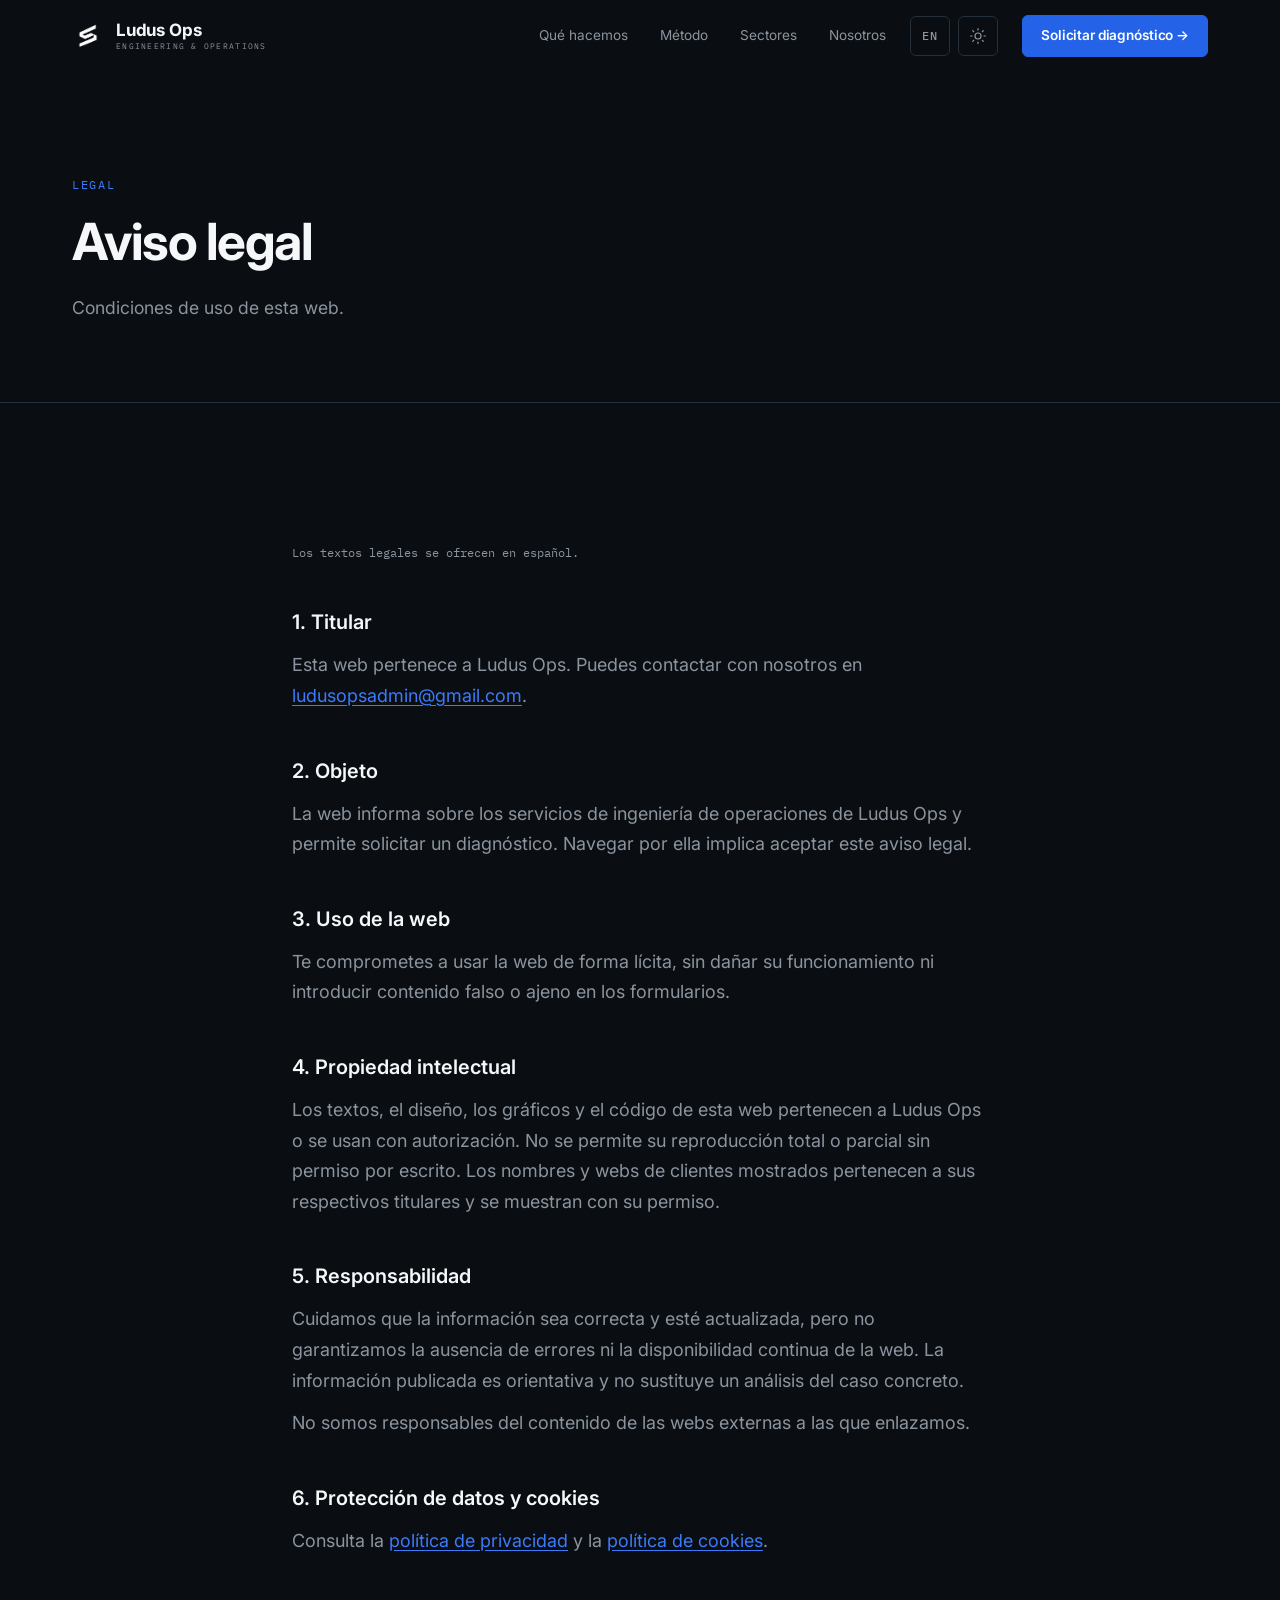
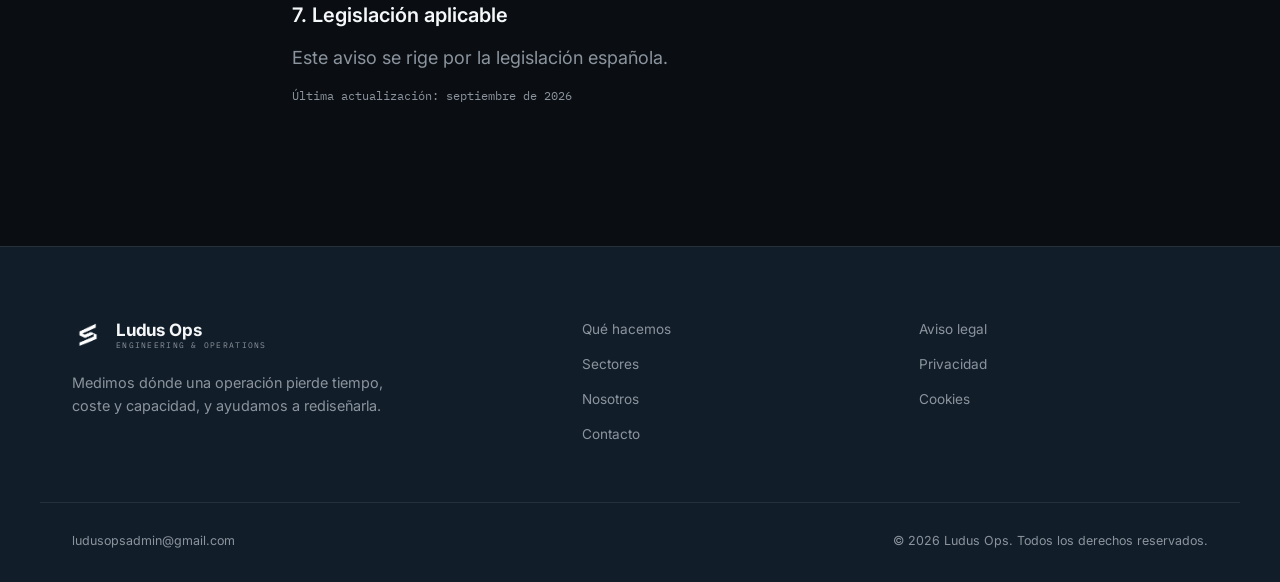
==== aviso-legal.html @ 8fc9768c "Web Ludus Ops: captación de leads con Supabase y panel de diagnóstico" ====
<!DOCTYPE html>
<html lang="es">
<head>
  <meta charset="UTF-8" />
  <meta name="viewport" content="width=device-width, initial-scale=1.0" />

  <title>Aviso legal — Ludus Ops</title>
  <meta name="description" content="Aviso legal y condiciones de uso de la web de Ludus Ops." />
  <meta name="robots" content="noindex, follow" />
  <meta name="theme-color" content="#0A0E12" />

  <link rel="icon" type="image/svg+xml" href="assets/favicon.svg" />
  <link rel="preconnect" href="https://fonts.googleapis.com" />
  <link rel="preconnect" href="https://fonts.gstatic.com" crossorigin />
  <link href="https://fonts.googleapis.com/css2?family=Inter:wght@400;500;600;700&family=IBM+Plex+Mono:wght@400;500&display=swap" rel="stylesheet" />
  <link rel="stylesheet" href="style.css" />
  <script>(function(){var d=document.documentElement;try{d.setAttribute('data-theme',localStorage.getItem('ludus-theme')==='light'?'light':'dark');if(localStorage.getItem('ludus-lang')==='en'){d.classList.add('i18n-pending');setTimeout(function(){d.classList.remove('i18n-pending');},1500);}}catch(e){d.setAttribute('data-theme','dark');}})();</script>
</head>
<body>
  <a class="skip-link" href="#contenido">Saltar al contenido</a>

  <!-- ============================= NAVBAR ============================= -->
  <header class="nav" id="nav">
    <div class="container nav__inner">
      <a class="logo" href="index.html" aria-label="Ludus Ops — Inicio">
        <img class="logo__mark" src="assets/logo-mark.png" alt="" width="34" height="34" />
        <span class="logo__text">
          <span class="logo__name">Ludus Ops</span>
          <span class="logo__sub">Engineering &amp; Operations</span>
        </span>
      </a>

      <nav class="nav__links" id="navLinks" aria-label="Navegación principal">
        <a href="que-hacemos.html">Qué hacemos</a>
        <a href="que-hacemos.html#metodo">Método</a>
        <a href="sectores.html">Sectores</a>
        <a href="nosotros.html">Nosotros</a>
        <a class="btn btn--primary nav__cta nav__cta--mobile" href="contacto.html">Solicitar diagnóstico →</a>
      </nav>

      <div class="nav__tools">
        <button class="nav__tool" id="langToggle" type="button" lang="en" aria-label="Switch to English">EN</button>
        <button class="nav__tool" id="themeToggle" type="button" aria-label="Activar modo claro">
          <svg class="icon-sun" viewBox="0 0 24 24" width="18" height="18" fill="none" stroke="currentColor" stroke-width="1.6" stroke-linecap="round" aria-hidden="true"><circle cx="12" cy="12" r="4"/><path d="M12 2v2M12 20v2M4.9 4.9l1.4 1.4M17.7 17.7l1.4 1.4M2 12h2M20 12h2M4.9 19.1l1.4-1.4M17.7 6.3l1.4-1.4"/></svg>
          <svg class="icon-moon" viewBox="0 0 24 24" width="18" height="18" fill="none" stroke="currentColor" stroke-width="1.6" stroke-linecap="round" stroke-linejoin="round" aria-hidden="true"><path d="M20 14.5A8 8 0 0 1 9.5 4a8 8 0 1 0 10.5 10.5z"/></svg>
        </button>
      </div>

      <a class="btn btn--primary nav__cta nav__cta--desktop" href="contacto.html">Solicitar diagnóstico →</a>

      <button class="nav__toggle" id="navToggle" type="button" aria-expanded="false" aria-controls="navLinks" aria-label="Abrir menú">
        <span></span><span></span><span></span>
      </button>
    </div>
  </header>

  <main id="contenido">
    <section class="page-hero">
      <div class="container">
        <p class="eyebrow">LEGAL</p>
        <h1 class="page-hero__title">Aviso legal</h1>
        <p class="page-hero__text">Condiciones de uso de esta web.</p>
      </div>
    </section>

    <section class="section">
      <div class="container legal">
        <p class="legal__updated" style="margin-top: 0;">Los textos legales se ofrecen en español.</p>

        <h2>1. Titular</h2>
        <p>Esta web pertenece a Ludus Ops. Puedes contactar con nosotros en <a href="mailto:ludusopsadmin@gmail.com">ludusopsadmin@gmail.com</a>.</p>

        <h2>2. Objeto</h2>
        <p>La web informa sobre los servicios de ingeniería de operaciones de Ludus Ops y permite solicitar un diagnóstico. Navegar por ella implica aceptar este aviso legal.</p>

        <h2>3. Uso de la web</h2>
        <p>Te comprometes a usar la web de forma lícita, sin dañar su funcionamiento ni introducir contenido falso o ajeno en los formularios.</p>

        <h2>4. Propiedad intelectual</h2>
        <p>Los textos, el diseño, los gráficos y el código de esta web pertenecen a Ludus Ops o se usan con autorización. No se permite su reproducción total o parcial sin permiso por escrito. Los nombres y webs de clientes mostrados pertenecen a sus respectivos titulares y se muestran con su permiso.</p>

        <h2>5. Responsabilidad</h2>
        <p>Cuidamos que la información sea correcta y esté actualizada, pero no garantizamos la ausencia de errores ni la disponibilidad continua de la web. La información publicada es orientativa y no sustituye un análisis del caso concreto.</p>
        <p>No somos responsables del contenido de las webs externas a las que enlazamos.</p>

        <h2>6. Protección de datos y cookies</h2>
        <p>Consulta la <a href="privacidad.html">política de privacidad</a> y la <a href="cookies.html">política de cookies</a>.</p>

        <h2>7. Legislación aplicable</h2>
        <p>Este aviso se rige por la legislación española.</p>

        <p class="legal__updated">Última actualización: septiembre de 2026</p>
      </div>
    </section>
  </main>

  <!-- ============================= FOOTER ============================= -->
  <footer class="footer">
    <div class="container footer__inner">
      <div class="footer__brand">
        <a class="logo" href="index.html" aria-label="Ludus Ops — Inicio">
          <img class="logo__mark" src="assets/logo-mark.png" alt="" width="34" height="34" />
          <span class="logo__text">
            <span class="logo__name">Ludus Ops</span>
            <span class="logo__sub">Engineering &amp; Operations</span>
          </span>
        </a>
        <p class="footer__tagline">Medimos dónde una operación pierde tiempo, coste y capacidad, y ayudamos a rediseñarla.</p>
      </div>

      <nav class="footer__nav" aria-label="Navegación de pie de página">
        <a href="que-hacemos.html">Qué hacemos</a>
        <a href="sectores.html">Sectores</a>
        <a href="nosotros.html">Nosotros</a>
        <a href="contacto.html">Contacto</a>
      </nav>

      <div class="footer__legal">
        <a href="aviso-legal.html">Aviso legal</a>
        <a href="privacidad.html">Privacidad</a>
        <a href="cookies.html">Cookies</a>
      </div>
    </div>

    <div class="container footer__bottom">
      <p class="footer__mail"><a href="mailto:ludusopsadmin@gmail.com">ludusopsadmin@gmail.com</a></p>
      <p class="footer__copy">© <span id="year">2026</span> Ludus Ops. Todos los derechos reservados.</p>
    </div>
  </footer>

  <script src="i18n.js" defer></script>
  <script src="script.js" defer></script>
</body>
</html>
---- style.css ----
/* ==========================================================================
   Ludus Ops — Engineering & Operations Architecture
   style.css
   Orden: tokens · reset · layout · components · motion · responsive
   ========================================================================== */

/* ----------------------------- TOKENS ------------------------------------ */
:root {
  box-sizing: border-box;
  color-scheme: dark;

  /* Color — blueprint 02 */
  --bg: #0A0E12;
  --surface: #111D29;
  --surface-2: #172532;
  --accent: #2463E8;
  --accent-light: #3B7BFA;
  --accent-soft: rgba(36, 99, 232, 0.10);
  --fg: #F5F7F8;
  --fg-muted: #8B949E;
  --line: #25303A;
  --line-strong: #33414D;
  --danger: #FF6B6B;
  --success: #5FD48A;

  /* Type */
  --font-display: 'Inter', -apple-system, BlinkMacSystemFont, 'Segoe UI', Helvetica, Arial, sans-serif;
  --font-mono: 'IBM Plex Mono', ui-monospace, SFMono-Regular, Menlo, Consolas, monospace;

  /* Motion — blueprint 13 */
  --ease-out: cubic-bezier(.16,1,.3,1);
  --ease-in-out: cubic-bezier(.4,0,.2,1);
  --dur-hover: 180ms;
  --dur-panel: 400ms;
  --dur-reveal: 600ms;
  --dur-draw: 1000ms;
  --dur-page: 350ms;

  /* Layout — blueprint 03 */
  --container: 1200px;
  --gutter: 32px;
  --gap: 28px;
  --radius: 6px;
  --nav-h: 72px;
  --bg-rgb: 10, 14, 18;
}

[data-theme="light"] {
  color-scheme: light;
  --bg: #F5F7F8;
  --bg-rgb: 245, 247, 248;
  --surface: #FFFFFF;
  --surface-2: #EDF1F5;
  --accent: #2463E8;
  --accent-light: #1F56D1;
  --accent-soft: rgba(36, 99, 232, 0.08);
  --fg: #0A0E12;
  --fg-muted: #525C66;
  --line: #DCE2E8;
  --line-strong: #C2CBD4;
}

.i18n-pending body { visibility: hidden; }

*, *::before, *::after { box-sizing: inherit; margin: 0; padding: 0; }

@media (prefers-reduced-motion: reduce) {
  *, *::before, *::after {
    animation-duration: 0.01ms !important;
    animation-iteration-count: 1 !important;
    transition-duration: 0.01ms !important;
    scroll-behavior: auto !important;
  }
}

html { scroll-behavior: smooth; }

body {
  background: var(--bg);
  color: var(--fg);
  font: 18px/1.55 var(--font-display);
  overflow-x: hidden;
  -webkit-font-smoothing: antialiased;
  -moz-osx-font-smoothing: grayscale;
}

::selection { background: var(--accent); color: #fff; }

a { color: inherit; text-decoration: none; }
ul, ol { list-style: none; }
img, svg { display: block; max-width: 100%; }
button, input, select, textarea { font: inherit; color: inherit; }

/* ----------------------------- LAYOUT ------------------------------------ */
.skip-link {
  position: absolute;
  top: -100%;
  left: 16px;
  z-index: 1000;
  background: var(--accent);
  color: #fff;
  padding: 10px 16px;
  border-radius: var(--radius);
  font-weight: 600;
  font-size: 13px;
}
.skip-link:focus { top: 16px; }

.container {
  width: 100%;
  max-width: var(--container);
  margin: 0 auto;
  padding: 0 var(--gutter);
}

.section { padding: 140px 0; position: relative; }
.section--surface { background: var(--surface); }
.section--tight { padding: 96px 0; }

.section__head { max-width: 760px; margin-bottom: 64px; }
.section__head--center { margin-left: auto; margin-right: auto; text-align: center; }

.eyebrow {
  font-family: var(--font-mono);
  font-size: 12px;
  letter-spacing: .14em;
  text-transform: uppercase;
  color: var(--accent-light);
  margin-bottom: 20px;
}

.h1 {
  font-size: clamp(2.625rem, 5vw, 5rem);
  font-weight: 700;
  line-height: 0.98;
  letter-spacing: -0.03em;
}
.h2 {
  font-size: clamp(2rem, 3.4vw, 3rem);
  font-weight: 600;
  line-height: 1.08;
  letter-spacing: -0.025em;
}
.h3 { font-size: 1.25rem; font-weight: 600; line-height: 1.3; letter-spacing: -0.01em; }

.lead {
  font-size: 1.125rem;
  line-height: 1.6;
  color: var(--fg-muted);
  margin-top: 22px;
}

.mono { font-family: var(--font-mono); }
.accent { color: var(--accent-light); }

/* ----------------------------- MOTION ------------------------------------ */
[data-reveal] {
  opacity: 0;
  transform: translateY(20px);
  transition: opacity var(--dur-reveal) var(--ease-out), transform var(--dur-reveal) var(--ease-out);
}
[data-reveal].is-visible { opacity: 1; transform: translateY(0); }

[data-reveal="left"] { transform: translateX(-16px); }
[data-reveal="left"].is-visible { transform: translateX(0); }

[data-reveal="scale"] { transform: scale(0.97); }
[data-reveal="scale"].is-visible { transform: scale(1); }

@media (prefers-reduced-motion: reduce) {
  [data-reveal] { opacity: 1 !important; transform: none !important; }
}

/* ----------------------------- BUTTONS ----------------------------------- */
.btn {
  display: inline-flex;
  align-items: center;
  justify-content: center;
  gap: 8px;
  min-height: 54px;
  padding: 0 26px;
  border-radius: var(--radius);
  font-size: 0.95rem;
  font-weight: 600;
  letter-spacing: -0.01em;
  border: 1px solid transparent;
  cursor: pointer;
  transition: background var(--dur-hover) ease-out,
              color var(--dur-hover) ease-out,
              border-color var(--dur-hover) ease-out,
              transform var(--dur-hover) ease-out;
}
.btn:hover { transform: translateY(-2px); }

.btn--primary { background: var(--accent); color: #fff; border-color: var(--accent); }
.btn--primary:hover { background: var(--accent-light); border-color: var(--accent-light); }

.btn--ghost { background: transparent; color: var(--fg); border-color: var(--line-strong); }
.btn--ghost:hover { border-color: var(--accent); color: var(--accent-light); }

.btn--lg { min-height: 56px; padding: 0 32px; font-size: 1rem; }
.btn--block { width: 100%; }

/* ----------------------------- NAVBAR ------------------------------------ */
.nav {
  position: fixed;
  top: 0; left: 0; right: 0;
  z-index: 100;
  height: var(--nav-h);
  border-bottom: 1px solid transparent;
  transition: background var(--dur-hover), border-color var(--dur-hover), backdrop-filter var(--dur-hover);
}
.nav.is-scrolled {
  background: rgba(var(--bg-rgb), 0.90);
  backdrop-filter: blur(12px);
  -webkit-backdrop-filter: blur(12px);
  border-bottom-color: var(--line);
}

.nav__inner {
  height: var(--nav-h);
  display: flex;
  align-items: center;
  justify-content: space-between;
  gap: 24px;
}

.logo { display: flex; align-items: center; gap: 12px; flex: none; }
.logo__mark { height: 32px; width: auto; flex: none; filter: brightness(0) invert(1); }
.logo__text { display: flex; flex-direction: column; line-height: 1.1; }
.logo__name { font-size: 17px; font-weight: 700; letter-spacing: -0.01em; }
.logo__sub {
  font-family: var(--font-mono);
  font-size: 8px;
  letter-spacing: 0.16em;
  text-transform: uppercase;
  color: var(--fg-muted);
  margin-top: 2px;
}

.nav__links { display: flex; align-items: center; gap: 32px; margin-left: auto; }
.nav__links > a {
  position: relative;
  font-size: 0.85rem;
  color: var(--fg-muted);
  transition: color var(--dur-hover);
}
.nav__links > a::after {
  content: '';
  position: absolute;
  left: 0; bottom: -6px;
  width: 20px; height: 1px;
  background: var(--accent-light);
  transform: scaleX(0);
  transform-origin: left;
  transition: transform var(--dur-hover) var(--ease-out);
}
.nav__links > a:hover,
.nav__links > a.is-active { color: var(--fg); }
.nav__links > a:hover::after,
.nav__links > a.is-active::after { transform: scaleX(1); }

.nav__cta { min-height: 42px; padding: 0 18px; font-size: 0.85rem; }
.nav__cta--mobile { display: none; }

.nav__toggle {
  display: none;
  width: 44px; height: 44px;
  border: 1px solid var(--line);
  background: var(--surface);
  border-radius: var(--radius);
  flex-direction: column;
  align-items: center;
  justify-content: center;
  gap: 5px;
  cursor: pointer;
}
.nav__toggle span {
  display: block; width: 18px; height: 2px;
  background: var(--fg); border-radius: 1px;
  transition: transform var(--dur-hover), opacity var(--dur-hover);
}
.nav__toggle[aria-expanded="true"] span:nth-child(1) { transform: translateY(7px) rotate(45deg); }
.nav__toggle[aria-expanded="true"] span:nth-child(2) { opacity: 0; }
.nav__toggle[aria-expanded="true"] span:nth-child(3) { transform: translateY(-7px) rotate(-45deg); }

/* ----------------------------- FOOTER ------------------------------------ */
.footer { background: var(--surface); border-top: 1px solid var(--line); padding: 72px 0 32px; }
.footer__inner {
  display: grid;
  grid-template-columns: 1.6fr 1fr 1fr;
  gap: 48px;
  padding-bottom: 56px;
  border-bottom: 1px solid var(--line);
}
.footer__tagline { margin-top: 20px; font-size: 0.9rem; color: var(--fg-muted); max-width: 320px; line-height: 1.6; }
.footer__nav, .footer__legal { display: flex; flex-direction: column; gap: 14px; }
.footer__nav a, .footer__legal a {
  font-size: 0.85rem; color: var(--fg-muted); transition: color var(--dur-hover);
}
.footer__nav a:hover, .footer__legal a:hover { color: var(--fg); }
.footer__bottom {
  display: flex; align-items: center; justify-content: space-between;
  gap: 20px; padding-top: 28px; flex-wrap: wrap;
  font-size: 0.78rem; color: var(--fg-muted);
}
.footer__bottom a { color: var(--fg-muted); transition: color var(--dur-hover); }
.footer__bottom a:hover { color: var(--accent-light); }

/* ----------------------------- HERO -------------------------------------- */
.hero {
  min-height: 780px;
  display: flex;
  align-items: center;
  padding: calc(var(--nav-h) + 72px) 0 96px;
  position: relative;
  overflow: hidden;
}
.hero__grid { display: grid; grid-template-columns: 7fr 5fr; align-items: center; gap: 64px; }
.hero__eyebrow { margin-bottom: 26px; }
.hero__title {
  font-size: clamp(2.625rem, 5vw, 5rem);
  font-weight: 700;
  line-height: 0.98;
  letter-spacing: -0.03em;
  max-width: 15ch;
}
.hero__text { margin-top: 28px; font-size: 1.15rem; line-height: 1.6; color: var(--fg-muted); max-width: 56ch; }
.hero__actions { display: flex; flex-wrap: wrap; gap: 14px; margin-top: 40px; }
.hero__visual { position: relative; }
.hero__visual svg { width: 100%; height: auto; }

/* Hero entrance — blueprint 05 */
.hero__content > * {
  opacity: 0;
  animation: heroIn 650ms var(--ease-out) forwards;
}
.hero__eyebrow { animation-delay: 0ms; }
.hero__title { animation-delay: 70ms; }
.hero__text { animation-delay: 140ms; }
.hero__actions { animation-delay: 210ms; }
.hero__visual {
  opacity: 0;
  animation: heroVisualIn 700ms var(--ease-out) 280ms forwards;
}
@keyframes heroIn {
  from { opacity: 0; transform: translateY(24px); }
  to { opacity: 1; transform: translateY(0); }
}
@keyframes heroVisualIn {
  from { opacity: 0; transform: scale(0.97); }
  to { opacity: 1; transform: scale(1); }
}
@media (prefers-reduced-motion: reduce) {
  .hero__content > *, .hero__visual { opacity: 1 !important; animation: none !important; }
}

/* ----------------------------- PAGE HERO --------------------------------- */
.page-hero { padding: calc(var(--nav-h) + 104px) 0 80px; border-bottom: 1px solid var(--line); }
.page-hero__title {
  font-size: clamp(2.125rem, 4vw, 3.5rem);
  font-weight: 700;
  line-height: 1.04;
  letter-spacing: -0.03em;
  max-width: 22ch;
}
.page-hero__text { margin-top: 26px; font-size: 1.1rem; line-height: 1.6; color: var(--fg-muted); max-width: 62ch; }

/* ----------------------------- GRID / CARDS ------------------------------ */
.grid { display: grid; gap: var(--gap); }
.grid--2 { grid-template-columns: repeat(2, 1fr); }
.grid--3 { grid-template-columns: repeat(3, 1fr); }

.card {
  background: var(--surface);
  border: 1px solid var(--line);
  border-radius: var(--radius);
  padding: 30px;
  transition: transform var(--dur-hover) var(--ease-out),
              border-color var(--dur-hover),
              background var(--dur-hover);
}
.card:hover { transform: translateY(-4px); border-color: var(--line-strong); background: var(--surface-2); }
.card__num {
  font-family: var(--font-mono);
  font-size: 12px;
  color: var(--accent-light);
  display: block;
  margin-bottom: 20px;
}
.card__title { font-size: 1.15rem; font-weight: 600; margin-bottom: 10px; letter-spacing: -0.01em; }
.card__text { font-size: 0.95rem; line-height: 1.6; color: var(--fg-muted); }

/* ----------------------------- COST FORMULA ------------------------------ */
.cost { display: grid; grid-template-columns: repeat(3, 1fr) auto 1fr; gap: 20px; align-items: center; }
.cost__factor {
  background: var(--surface);
  border: 1px solid var(--line);
  border-radius: var(--radius);
  padding: 26px 22px;
}
.cost__label {
  font-family: var(--font-mono);
  font-size: 11px;
  letter-spacing: 0.1em;
  text-transform: uppercase;
  color: var(--fg-muted);
  margin-bottom: 12px;
}
.cost__value { font-size: 1.35rem; font-weight: 600; letter-spacing: -0.02em; }
.cost__op { font-family: var(--font-mono); font-size: 1.5rem; color: var(--accent-light); text-align: center; }
.cost__result {
  background: var(--accent-soft);
  border: 1px solid var(--accent);
  border-radius: var(--radius);
  padding: 26px 22px;
}
.cost__result .cost__value { font-family: var(--font-mono); font-size: clamp(2rem, 3vw, 2.75rem); color: var(--fg); }
.cost__note { margin-top: 24px; font-size: 0.85rem; color: var(--fg-muted); }

/* ----------------------------- METHOD TIMELINE --------------------------- */
.method { display: grid; grid-template-columns: repeat(3, 1fr); gap: var(--gap); position: relative; }
.method__step {
  position: relative;
  padding: 30px 26px;
  background: var(--surface);
  border: 1px solid var(--line);
  border-radius: var(--radius);
  transition: border-color var(--dur-hover), background var(--dur-hover);
}
.method__step:hover { border-color: var(--line-strong); background: var(--surface-2); }
.method__num { font-family: var(--font-mono); font-size: 12px; color: var(--accent-light); display: block; margin-bottom: 16px; }
.method__title { font-size: 1.05rem; font-weight: 600; letter-spacing: 0.02em; margin-bottom: 10px; }
.method__text { font-size: 0.95rem; color: var(--fg-muted); line-height: 1.6; }

.method-line { position: absolute; top: 0; left: 0; width: 100%; height: 2px; overflow: visible; pointer-events: none; }
.step-line {
  stroke: var(--accent);
  stroke-width: 2;
  stroke-dasharray: 1;
  stroke-dashoffset: 1;
  transition: stroke-dashoffset var(--dur-draw) var(--ease-out);
}
.step-line.is-visible { stroke-dashoffset: 0; }
@media (prefers-reduced-motion: reduce) { .step-line { stroke-dashoffset: 0 !important; } }

/* ----------------------------- COMPARISON -------------------------------- */
.compare { border-top: 1px solid var(--line); }
.compare__row {
  display: grid;
  grid-template-columns: 1fr 1fr;
  gap: 32px;
  padding: 26px 0;
  border-bottom: 1px solid var(--line);
}
.compare__head {
  font-family: var(--font-mono);
  font-size: 11px;
  letter-spacing: 0.1em;
  text-transform: uppercase;
  color: var(--fg-muted);
  padding-bottom: 18px;
  border-bottom: 1px solid var(--line);
}
.compare__head--us { color: var(--accent-light); }
.compare__cell { font-size: 1.05rem; line-height: 1.5; }
.compare__cell--them { color: var(--fg-muted); }

/* ----------------------------- AUDIT ENTRY ------------------------------- */
.audit { display: grid; grid-template-columns: 7fr 5fr; gap: 64px; align-items: center; }
.audit__list { border-top: 1px solid var(--line); }
.audit__item {
  display: flex;
  align-items: baseline;
  gap: 16px;
  padding: 16px 0;
  border-bottom: 1px solid var(--line);
  font-size: 0.95rem;
  color: var(--fg-muted);
}
.audit__item .num { font-family: var(--font-mono); font-size: 12px; color: var(--accent-light); flex: none; }

/* ----------------------------- ROWS -------------------------------------- */
.row {
  display: grid;
  grid-template-columns: 48px 1fr 2fr;
  gap: 28px;
  align-items: baseline;
  padding: 28px 0;
  border-bottom: 1px solid var(--line);
}
.row:first-child { border-top: 1px solid var(--line); }
.row__num { font-family: var(--font-mono); font-size: 12px; color: var(--accent-light); }
.row__title { font-size: 1.15rem; font-weight: 600; letter-spacing: -0.01em; }
.row__text { color: var(--fg-muted); line-height: 1.55; }

/* ----------------------------- DIMENSIONS TABLE -------------------------- */
.dim { border-top: 1px solid var(--line); }
.dim__row {
  display: grid;
  grid-template-columns: 200px 1fr;
  gap: 28px;
  padding: 22px 0;
  border-bottom: 1px solid var(--line);
}
.dim__key { font-family: var(--font-mono); font-size: 12px; letter-spacing: 0.08em; text-transform: uppercase; color: var(--accent-light); }
.dim__val { color: var(--fg-muted); line-height: 1.55; }

/* ----------------------------- SERVICES LIST ----------------------------- */
.services { border-top: 1px solid var(--line); }
.service {
  display: grid;
  grid-template-columns: 48px 1fr 1fr;
  gap: 28px;
  align-items: baseline;
  padding: 30px 0;
  border-bottom: 1px solid var(--line);
  cursor: pointer;
  transition: transform var(--dur-hover) var(--ease-out), border-color var(--dur-hover);
}
.service:hover { transform: translateX(4px); border-bottom-color: var(--accent); }
.service__num { font-family: var(--font-mono); font-size: 12px; color: var(--accent-light); }
.service__title { font-size: 1.25rem; font-weight: 600; letter-spacing: -0.01em; }
.service__promise { color: var(--fg-muted); line-height: 1.55; }
.service__body {
  grid-column: 2 / -1;
  max-height: 0;
  overflow: hidden;
  opacity: 0;
  transition: max-height var(--dur-panel) var(--ease-out), opacity var(--dur-panel) var(--ease-out), margin var(--dur-panel) var(--ease-out);
}
.service.is-open .service__body { max-height: 320px; opacity: 1; margin-top: 16px; }
.service__body p { color: var(--fg-muted); line-height: 1.6; max-width: 62ch; }

/* ----------------------------- SECTORS ----------------------------------- */
.card--sector {
  position: relative;
  min-height: 300px;
  border-radius: var(--radius);
  overflow: hidden;
  border: 1px solid var(--line);
  background: var(--surface);
  transition: transform var(--dur-hover) var(--ease-out), border-color var(--dur-hover);
}
.card--sector__visual {
  position: absolute;
  inset: 0;
  background: linear-gradient(150deg, var(--surface-2), var(--bg));
  filter: grayscale(1);
  transition: filter var(--dur-panel) var(--ease-out);
}
.card--sector__visual svg { width: 100%; height: 100%; }
.card--sector::before {
  content: '';
  position: absolute;
  inset: 0;
  background: rgba(var(--bg-rgb), 0.62);
  transition: background var(--dur-panel) var(--ease-out);
}
.card--sector:hover { transform: scale(1.02); border-color: var(--accent); }
.card--sector:hover::before { background: rgba(var(--bg-rgb), 0.42); }
.card--sector:hover .card--sector__visual { filter: grayscale(0); }
.card--sector__content {
  position: relative;
  z-index: 1;
  height: 100%;
  display: flex;
  flex-direction: column;
  justify-content: flex-end;
  padding: 28px;
}
.card--sector__title { font-size: 1.25rem; font-weight: 600; margin-bottom: 10px; }
.card--sector__text { font-size: 0.9rem; color: var(--fg-muted); line-height: 1.5; }

/* ----------------------------- CASES ------------------------------------- */
.case { display: grid; grid-template-columns: 5fr 7fr; gap: 64px; align-items: start; }
.case__sticky { position: sticky; top: calc(var(--nav-h) + 40px); }
.case__metric {
  font-family: var(--font-mono);
  font-size: clamp(3rem, 6vw, 5.5rem);
  font-weight: 500;
  line-height: 1;
  letter-spacing: -0.03em;
  color: var(--fg);
}
.case__metric-label {
  font-family: var(--font-mono);
  font-size: 12px;
  letter-spacing: 0.1em;
  text-transform: uppercase;
  color: var(--fg-muted);
  margin-top: 16px;
}
.case__chart { margin-top: 40px; }
.case__chart svg { width: 100%; height: auto; }
.case__steps { display: flex; flex-direction: column; gap: 40px; }
.case__step { padding-bottom: 40px; border-bottom: 1px solid var(--line); }
.case__step:last-child { border-bottom: 0; padding-bottom: 0; }
.case__step-label {
  font-family: var(--font-mono);
  font-size: 11px;
  letter-spacing: 0.1em;
  text-transform: uppercase;
  color: var(--accent-light);
  margin-bottom: 12px;
}
.case__step-text { font-size: 1.05rem; line-height: 1.6; color: var(--fg-muted); }

/* ----------------------------- ABOUT ------------------------------------- */
.bio { display: grid; grid-template-columns: 420px 1fr; gap: 64px; align-items: start; }
.bio__photo {
  width: 100%;
  max-width: 420px;
  aspect-ratio: 420 / 520;
  object-fit: cover;
  filter: grayscale(1);
  border: 1px solid var(--line);
  border-radius: var(--radius);
}
.bio__meta {
  font-family: var(--font-mono);
  font-size: 12px;
  letter-spacing: 0.08em;
  text-transform: uppercase;
  color: var(--fg-muted);
  margin-top: 20px;
}
.bio__text p + p { margin-top: 18px; }

.principle {
  display: grid;
  grid-template-columns: 64px 1fr;
  gap: 24px;
  padding: 26px 0;
  border-bottom: 1px solid var(--line);
}
.principle:first-child { border-top: 1px solid var(--line); }
.principle__num { font-family: var(--font-mono); font-size: 12px; color: var(--accent-light); }
.principle__title { font-size: 1.15rem; font-weight: 600; margin-bottom: 8px; }
.principle__text { color: var(--fg-muted); line-height: 1.6; }

/* ----------------------------- PROJECTS ---------------------------------- */
.card--project {
  position: relative;
  display: block;
  border-radius: var(--radius);
  overflow: hidden;
  border: 1px solid var(--line);
  aspect-ratio: 16 / 10;
  background: var(--surface);
}
.card--project img {
  width: 100%; height: 100%;
  object-fit: cover;
  filter: grayscale(1);
  transition: transform var(--dur-reveal) var(--ease-out), filter var(--dur-reveal) var(--ease-out);
}
.card--project:hover img { transform: scale(1.025); filter: grayscale(0); }
.card--project__overlay {
  position: absolute;
  inset: 0;
  background: linear-gradient(to top, rgba(var(--bg-rgb), 0.94), rgba(var(--bg-rgb), 0.15));
  display: flex;
  flex-direction: column;
  justify-content: flex-end;
  padding: 26px;
}
.card--project__title { font-size: 1.2rem; font-weight: 600; }
.card--project__text { font-size: 0.9rem; color: var(--fg-muted); margin-top: 6px; }
.card--project__link {
  font-size: 0.85rem;
  color: var(--accent-light);
  margin-top: 12px;
  opacity: 0;
  transform: translateY(8px);
  transition: opacity var(--dur-hover), transform var(--dur-hover);
}
.card--project:hover .card--project__link { opacity: 1; transform: translateY(0); }

/* ----------------------------- FORM -------------------------------------- */
.form { display: grid; gap: 20px; }
.form__grid { display: grid; grid-template-columns: repeat(2, 1fr); gap: 20px; }
.field { display: flex; flex-direction: column; gap: 8px; }
.field--full { grid-column: 1 / -1; }
.field label {
  font-size: 12px;
  font-weight: 500;
  color: var(--fg-muted);
  text-transform: uppercase;
  letter-spacing: 0.06em;
}
.field input, .field select, .field textarea {
  background: var(--surface);
  border: 1px solid var(--line);
  border-radius: var(--radius);
  color: var(--fg);
  padding: 14px 16px;
  font-size: 0.95rem;
  transition: border-color var(--dur-hover), box-shadow var(--dur-hover);
}
.field input:focus, .field select:focus, .field textarea:focus {
  border-color: var(--accent);
  outline: none;
  box-shadow: 0 0 0 3px var(--accent-soft);
}
.field select {
  appearance: none;
  background-image: url("data:image/svg+xml,%3Csvg xmlns='http://www.w3.org/2000/svg' width='12' height='8' fill='none'%3E%3Cpath stroke='%238B949E' stroke-width='1.5' d='M1 1.5l5 5 5-5'/%3E%3C/svg%3E");
  background-repeat: no-repeat;
  background-position: right 16px center;
  padding-right: 42px;
}
.field textarea { min-height: 150px; resize: vertical; }
.field__error { font-size: 0.8rem; color: var(--danger); min-height: 1em; }
.has-error input, .has-error select, .has-error textarea { border-color: var(--danger); }
.req { color: var(--accent-light); }
.form__note { font-size: 0.82rem; color: var(--fg-muted); }

.form__success {
  display: flex;
  flex-direction: column;
  justify-content: center;
  min-height: 360px;
  padding: 40px;
  background: var(--surface);
  border: 1px solid var(--accent);
  border-radius: var(--radius);
}
.form__success-title { font-size: 1.5rem; font-weight: 600; margin-bottom: 12px; }
.form__success-text { color: var(--fg-muted); line-height: 1.6; }
.form__summary {
  margin-top: 28px;
  border-top: 1px solid var(--line);
  padding-top: 20px;
  display: grid;
  gap: 10px;
}
.form__summary-row { display: grid; grid-template-columns: 140px 1fr; gap: 16px; font-size: 0.9rem; }
.form__summary-key { font-family: var(--font-mono); font-size: 11px; letter-spacing: 0.08em; text-transform: uppercase; color: var(--fg-muted); }
.form__summary-val { color: var(--fg); }

.form-stack { display: grid; }
.form-stack > * {
  grid-area: 1 / 1;
  transition: opacity var(--dur-panel) var(--ease-out), visibility var(--dur-panel) var(--ease-out);
}
.form-stack > .is-hidden { opacity: 0; visibility: hidden; pointer-events: none; }

.contact__grid { display: grid; grid-template-columns: 5fr 7fr; gap: 64px; }
.contact__mail { margin-top: 40px; }
.contact__mail-label {
  display: block;
  font-family: var(--font-mono);
  font-size: 11px;
  letter-spacing: 0.1em;
  text-transform: uppercase;
  color: var(--fg-muted);
  margin-bottom: 8px;
}
.contact__mail a { font-size: 1.25rem; transition: color var(--dur-hover); }
.contact__mail a:hover { color: var(--accent-light); }
.contact__list { margin-top: 32px; border-top: 1px solid var(--line); }
.contact__list li {
  display: flex;
  justify-content: space-between;
  gap: 16px;
  padding: 14px 0;
  border-bottom: 1px solid var(--line);
  font-size: 0.9rem;
  color: var(--fg-muted);
}
.contact__list li span:first-child { font-family: var(--font-mono); font-size: 11px; color: var(--accent-light); }

/* ----------------------------- FAQ --------------------------------------- */
.faq { border-top: 1px solid var(--line); }
.faq__item { border-bottom: 1px solid var(--line); }
.faq__q {
  cursor: pointer;
  list-style: none;
  padding: 22px 0;
  font-size: 1.05rem;
  font-weight: 600;
  display: flex;
  justify-content: space-between;
  gap: 16px;
}
.faq__q::-webkit-details-marker { display: none; }
.faq__q::after { content: '+'; color: var(--accent-light); font-family: var(--font-mono); transition: transform var(--dur-hover); }
.faq__item[open] .faq__q::after { transform: rotate(45deg); }
.faq__a { padding: 0 0 24px; color: var(--fg-muted); max-width: 72ch; line-height: 1.65; }

/* ----------------------------- CTA FINAL --------------------------------- */
.cta-final { text-align: center; padding: 140px 0; }
.cta-final .lead { max-width: 56ch; margin: 24px auto 36px; }

/* ----------------------------- PAGE TRANSITION --------------------------- */
@view-transition { navigation: auto; }
::view-transition-old(root) { animation: vtOut var(--dur-page) var(--ease-in-out) both; }
::view-transition-new(root) { animation: vtIn var(--dur-page) var(--ease-in-out) both; }
@keyframes vtOut { to { opacity: 0; } }
@keyframes vtIn { from { opacity: 0; transform: scale(0.995); } }
body { opacity: 1; transition: opacity 200ms, background-color 250ms, color 250ms; }

/* ----------------------------- NAV TOOLS / THEME ------------------------- */
.nav__tools { display: flex; align-items: center; gap: 8px; flex: none; }
.nav__tool {
  display: inline-flex;
  align-items: center;
  justify-content: center;
  width: 40px; height: 40px;
  border: 1px solid var(--line);
  background: transparent;
  border-radius: var(--radius);
  color: var(--fg-muted);
  font-family: var(--font-mono);
  font-size: 12px;
  font-weight: 500;
  letter-spacing: 0.08em;
  cursor: pointer;
  transition: color var(--dur-hover), border-color var(--dur-hover);
}
.nav__tool:hover { color: var(--fg); border-color: var(--accent); }
.nav__tool:focus-visible { outline: 2px solid var(--accent); outline-offset: 2px; }
.icon-moon { display: none; }
[data-theme="light"] .icon-sun { display: none; }
[data-theme="light"] .icon-moon { display: block; }
[data-theme="light"] .logo__mark { filter: brightness(0); }

.hero__visual [stroke="#25303A"], .case__chart [stroke="#25303A"] { stroke: var(--line); }
.hero__visual [fill="#111D29"] { fill: var(--surface); stroke: var(--line-strong); }
body.is-fading { opacity: 0; }
@media (prefers-reduced-motion: reduce) {
  ::view-transition-old(root), ::view-transition-new(root) { animation: none !important; }
}

/* ----------------------------- RESPONSIVE -------------------------------- */
@media (max-width: 1024px) {
  .hero__grid { grid-template-columns: 1fr; gap: 56px; }
  .hero { min-height: auto; }
  .grid--3 { grid-template-columns: repeat(2, 1fr); }
  .method { grid-template-columns: repeat(2, 1fr); }
  .method-line { display: none; }
  .audit, .case, .contact__grid, .bio { grid-template-columns: 1fr; gap: 48px; }
  .case__sticky { position: static; }
  .cost { grid-template-columns: 1fr 1fr; }
  .cost__op { display: none; }
  .cost__result { grid-column: 1 / -1; }

  .nav__links {
    position: fixed;
    inset: var(--nav-h) 0 auto 0;
    flex-direction: column;
    align-items: flex-start;
    gap: 0;
    background: rgba(var(--bg-rgb), 0.97);
    backdrop-filter: blur(16px);
    border-bottom: 1px solid var(--line);
    padding: 16px var(--gutter);
    transform: translateY(-120%);
    opacity: 0;
    pointer-events: none;
    transition: transform 260ms var(--ease-out), opacity 260ms var(--ease-out);
  }
  .nav__links.is-open { transform: translateY(0); opacity: 1; pointer-events: auto; }
  .nav__links > a { width: 100%; padding: 15px 0; border-bottom: 1px solid var(--line); font-size: 1rem; }
  .nav__links > a::after { display: none; }
  .nav__cta--desktop { display: none; }
  .nav__cta--mobile { display: inline-flex; margin-top: 14px; border-bottom: 0 !important; }
  .nav__toggle { display: flex; }
  .nav__tools { margin-left: auto; }
}

@media (max-width: 768px) {
  :root { --nav-h: 64px; --gutter: 20px; --gap: 16px; }

  body { font-size: 17px; }
  .section { padding: 88px 0; }
  .section--tight { padding: 72px 0; }
  .section__head { margin-bottom: 44px; }

  .hero { padding: calc(var(--nav-h) + 48px) 0 64px; }
  .hero__actions { flex-direction: column; align-items: stretch; }
  .hero__actions .btn { width: 100%; }

  .grid--2, .grid--3, .method, .cost { grid-template-columns: 1fr; }
  .cost__result { grid-column: auto; }

  .nav__inner { gap: 12px; }

  .row, .dim__row, .service { grid-template-columns: 1fr; gap: 10px; padding: 22px 0; }
  .service__body { grid-column: 1 / -1; }
  .service:hover { transform: none; }
  .compare__row { grid-template-columns: 1fr; gap: 12px; }
  .compare__head { display: none; }
  .compare__cell--them::before { content: 'Antes · '; color: var(--fg-muted); }
  .compare__cell--us::before { content: 'Ludus Ops · '; color: var(--accent-light); }
  html[lang="en"] .compare__cell--them::before { content: 'Before · '; }

  .form__grid { grid-template-columns: 1fr; }
  .form__summary-row { grid-template-columns: 1fr; gap: 4px; }
  .principle { grid-template-columns: 1fr; gap: 8px; }

  .footer__inner { grid-template-columns: 1fr; gap: 36px; }
  .footer__bottom { flex-direction: column; align-items: flex-start; }
}

/* ----------------------------- FORM EXTRAS ------------------------------- */
.hp { position: absolute; left: -9999px; width: 1px; height: 1px; opacity: 0; }
.field--check { gap: 4px; }
.check {
  display: flex; align-items: flex-start; gap: 10px;
  font-size: 0.88rem !important; text-transform: none !important; letter-spacing: 0 !important;
  color: var(--fg-muted); cursor: pointer; line-height: 1.5;
}
.check input { width: 18px; height: 18px; margin-top: 2px; accent-color: var(--accent); flex: none; padding: 0; }
.check a { color: var(--accent-light); text-decoration: underline; text-underline-offset: 3px; }
.form__error { font-size: 0.88rem; color: var(--danger); }
.form__error:empty { display: none; }
.form__success .btn { margin-top: 24px; }
.is-hidden.btn { display: none; }

/* ----------------------------- DRAWER ------------------------------------ */
.drawer { position: fixed; inset: 0; z-index: 200; pointer-events: none; }
.drawer__backdrop {
  position: absolute; inset: 0;
  background: rgba(var(--bg-rgb), 0.72);
  backdrop-filter: blur(4px);
  opacity: 0;
  transition: opacity var(--dur-panel) var(--ease-out);
}
.drawer__panel {
  position: absolute; top: 0; right: 0; bottom: 0;
  width: min(520px, 100%);
  background: var(--bg);
  border-left: 1px solid var(--line);
  padding: 28px 36px 40px;
  overflow-y: auto;
  transform: translateX(100%);
  transition: transform var(--dur-panel) var(--ease-out);
  display: flex; flex-direction: column; gap: 24px;
}
.drawer.is-open { pointer-events: auto; }
.drawer.is-open .drawer__backdrop { opacity: 1; }
.drawer.is-open .drawer__panel { transform: translateX(0); }
.drawer__top { display: flex; align-items: center; justify-content: space-between; gap: 16px; }
.drawer__eyebrow { margin: 0; }
.drawer__close {
  display: inline-flex; align-items: center; justify-content: center;
  width: 40px; height: 40px; border-radius: var(--radius);
  border: 1px solid var(--line); background: transparent; color: var(--fg-muted); cursor: pointer;
  transition: color var(--dur-hover), border-color var(--dur-hover);
}
.drawer__close:hover { color: var(--fg); border-color: var(--accent); }
.drawer__progress { height: 2px; background: var(--line); border-radius: 2px; overflow: hidden; }
.drawer__progress span { display: block; height: 100%; width: 33%; background: var(--accent); transition: width var(--dur-panel) var(--ease-out); }
.drawer__step.is-hidden { display: none; }
.drawer__title { font-size: 1.6rem; font-weight: 600; line-height: 1.15; letter-spacing: -0.02em; }
.drawer__text { color: var(--fg-muted); line-height: 1.6; margin-top: -8px; }
.drawer .field textarea { min-height: 110px; }
.drawer__done { display: flex; flex-direction: column; gap: 16px; padding-top: 12px; }
.drawer__next { list-style: none; border-top: 1px solid var(--line); margin: 8px 0; }
.drawer__next li { display: flex; gap: 16px; padding: 14px 0; border-bottom: 1px solid var(--line); font-size: 0.95rem; }
.drawer__next li span:first-child { font-family: var(--font-mono); font-size: 11px; color: var(--accent-light); padding-top: 3px; }
body.has-drawer { overflow: hidden; }

/* ----------------------------- MOBILE CTA BAR ---------------------------- */
.mobile-cta { display: none; }
@media (max-width: 768px) {
  .mobile-cta {
    display: block;
    position: fixed; left: 0; right: 0; bottom: 0; z-index: 150;
    padding: 12px var(--gutter) calc(12px + env(safe-area-inset-bottom, 0px));
    background: rgba(var(--bg-rgb), 0.92);
    backdrop-filter: blur(12px);
    border-top: 1px solid var(--line);
    transform: translateY(110%);
    transition: transform var(--dur-panel) var(--ease-out);
  }
  .mobile-cta.is-visible { transform: translateY(0); }
  body.has-drawer .mobile-cta { transform: translateY(110%); }
  body.has-mobile-cta .footer { padding-bottom: 96px; }
  .drawer__panel { padding: 22px var(--gutter) 32px; border-left: 0; }
  .drawer__title { font-size: 1.35rem; }
}

/* ----------------------------- PROJECT DETAIL ---------------------------- */
.project {
  display: grid; grid-template-columns: 5fr 7fr; gap: 48px; align-items: center;
  padding: 48px 0; border-top: 1px solid var(--line);
}
.project:last-child { border-bottom: 1px solid var(--line); }
.project__media { border-radius: var(--radius); overflow: hidden; border: 1px solid var(--line); aspect-ratio: 16 / 10; background: var(--surface); }
.project__media img { width: 100%; height: 100%; object-fit: cover; filter: grayscale(1); transition: transform var(--dur-reveal) var(--ease-out), filter var(--dur-reveal) var(--ease-out); }
.project:hover .project__media img { transform: scale(1.025); filter: grayscale(0); }
.project__title { font-size: 1.5rem; font-weight: 600; letter-spacing: -0.01em; margin-bottom: 20px; }
.project__facts { display: grid; gap: 14px; }
.project__fact { display: grid; grid-template-columns: 130px 1fr; gap: 16px; line-height: 1.55; }
.project__fact dt { font-family: var(--font-mono); font-size: 11px; letter-spacing: 0.08em; text-transform: uppercase; color: var(--fg-muted); padding-top: 4px; }
.project__fact dd { color: var(--fg); }
.project__link { display: inline-block; margin-top: 22px; color: var(--accent-light); font-size: 0.9rem; }
.project__link:hover { text-decoration: underline; text-underline-offset: 3px; }
@media (max-width: 768px) {
  .project { grid-template-columns: 1fr; gap: 24px; padding: 36px 0; }
  .project__fact { grid-template-columns: 1fr; gap: 4px; }
}

/* ----------------------------- LEGAL ------------------------------------- */
.legal { max-width: 760px; }
.legal h2 { font-size: 1.25rem; font-weight: 600; margin: 44px 0 12px; }
.legal p, .legal li { color: var(--fg-muted); line-height: 1.7; }
.legal p + p { margin-top: 12px; }
.legal ul { padding-left: 20px; margin-top: 10px; display: grid; gap: 6px; }
.legal a { color: var(--accent-light); text-decoration: underline; text-underline-offset: 3px; }
.legal table { width: 100%; border-collapse: collapse; margin-top: 14px; font-size: 0.9rem; }
.legal th, .legal td { text-align: left; padding: 10px 12px; border: 1px solid var(--line); color: var(--fg-muted); vertical-align: top; }
.legal th { color: var(--fg); background: var(--surface); font-weight: 500; }
.legal__updated { font-family: var(--font-mono); font-size: 12px; color: var(--fg-muted); margin-top: 20px; }
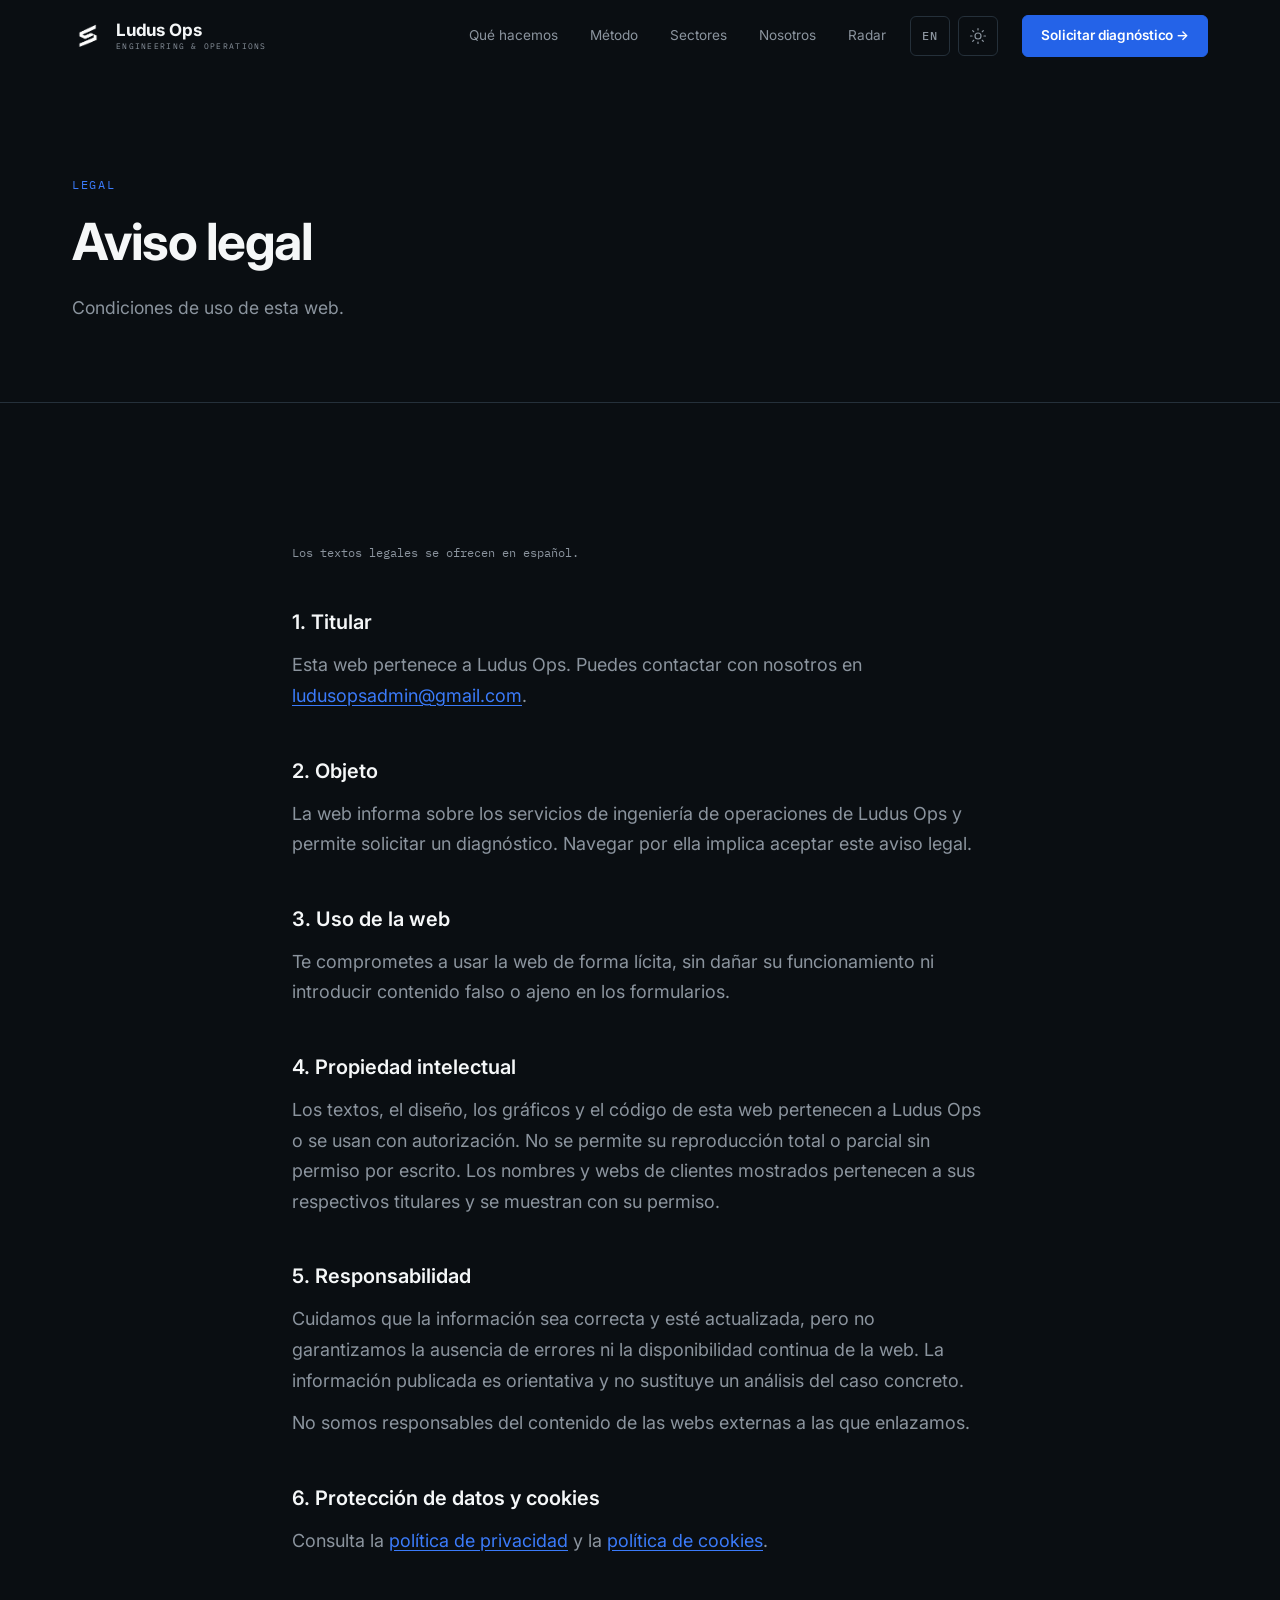
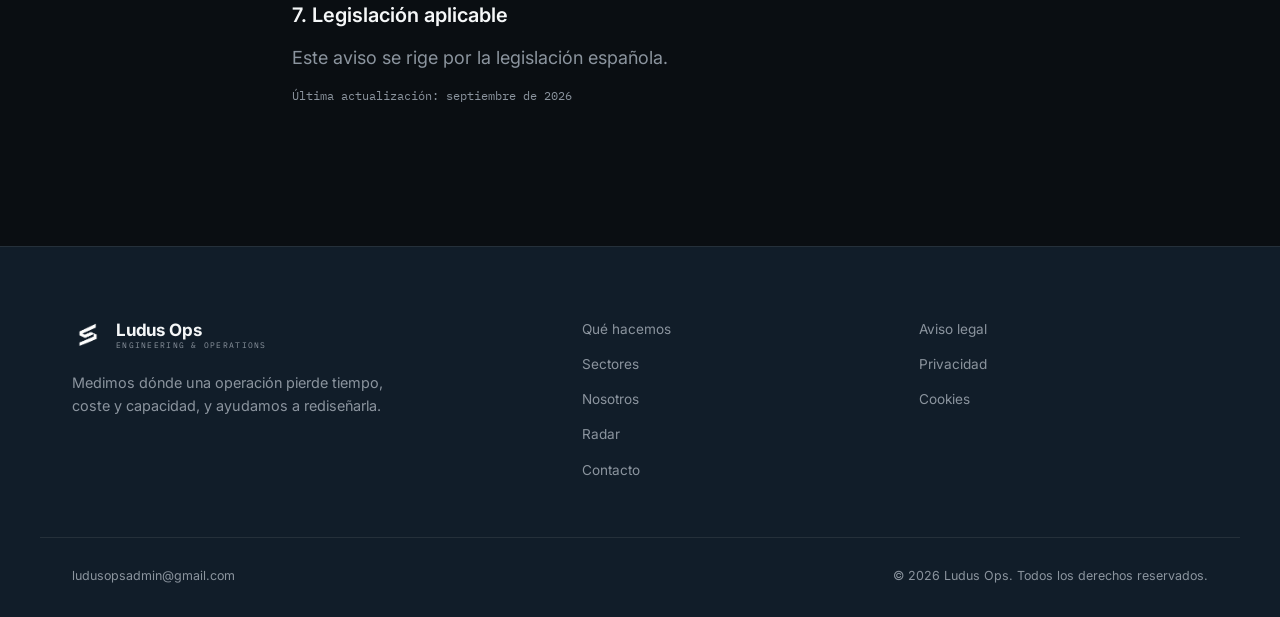
==== commit 339028b3: "Radar operativo: seccion de blog automatizada con fuentes del sector" ====
--- a/aviso-legal.html
+++ b/aviso-legal.html
@@ -35,6 +35,7 @@
         <a href="que-hacemos.html#metodo">Método</a>
         <a href="sectores.html">Sectores</a>
         <a href="nosotros.html">Nosotros</a>
+        <a href="blog.html">Radar</a>
         <a class="btn btn--primary nav__cta nav__cta--mobile" href="contacto.html">Solicitar diagnóstico →</a>
       </nav>
 
@@ -112,6 +113,7 @@
         <a href="que-hacemos.html">Qué hacemos</a>
         <a href="sectores.html">Sectores</a>
         <a href="nosotros.html">Nosotros</a>
+        <a href="blog.html">Radar</a>
         <a href="contacto.html">Contacto</a>
       </nav>
 
--- a/style.css
+++ b/style.css
@@ -1015,3 +1015,53 @@
 .legal th, .legal td { text-align: left; padding: 10px 12px; border: 1px solid var(--line); color: var(--fg-muted); vertical-align: top; }
 .legal th { color: var(--fg); background: var(--surface); font-weight: 500; }
 .legal__updated { font-family: var(--font-mono); font-size: 12px; color: var(--fg-muted); margin-top: 20px; }
+
+/* ----------------------------- RADAR ------------------------------------- */
+.radar__note {
+  font-family: var(--font-mono);
+  font-size: 12px;
+  letter-spacing: 0.06em;
+  text-transform: uppercase;
+  color: var(--fg-muted);
+  padding-bottom: 20px;
+  border-bottom: 1px solid var(--line);
+}
+.radar { display: grid; }
+.radar__item {
+  padding: 28px 0;
+  border-bottom: 1px solid var(--line);
+  display: grid;
+  gap: 8px;
+}
+.radar__meta {
+  font-family: var(--font-mono);
+  font-size: 11px;
+  letter-spacing: 0.08em;
+  text-transform: uppercase;
+  color: var(--fg-muted);
+  display: flex;
+  align-items: center;
+  gap: 8px;
+}
+.radar__lang {
+  font-size: 9px;
+  padding: 2px 6px;
+  border: 1px solid var(--line-strong);
+  border-radius: 3px;
+  color: var(--fg-muted);
+}
+.radar__title {
+  font-size: 1.25rem;
+  font-weight: 600;
+  line-height: 1.3;
+  letter-spacing: -0.01em;
+  margin: 0;
+  max-width: 820px;
+}
+.radar__title a { transition: color var(--dur-hover) var(--ease-out); }
+.radar__title a:hover { color: var(--accent-light); }
+.radar__excerpt { color: var(--fg-muted); line-height: 1.65; max-width: 760px; margin: 0; }
+.radar__link { margin: 0; }
+.radar__link a { font-size: 0.85rem; color: var(--accent-light); }
+.radar__link a:hover { text-decoration: underline; text-underline-offset: 3px; }
+.radar__empty { color: var(--fg-muted); padding: 40px 0; }
